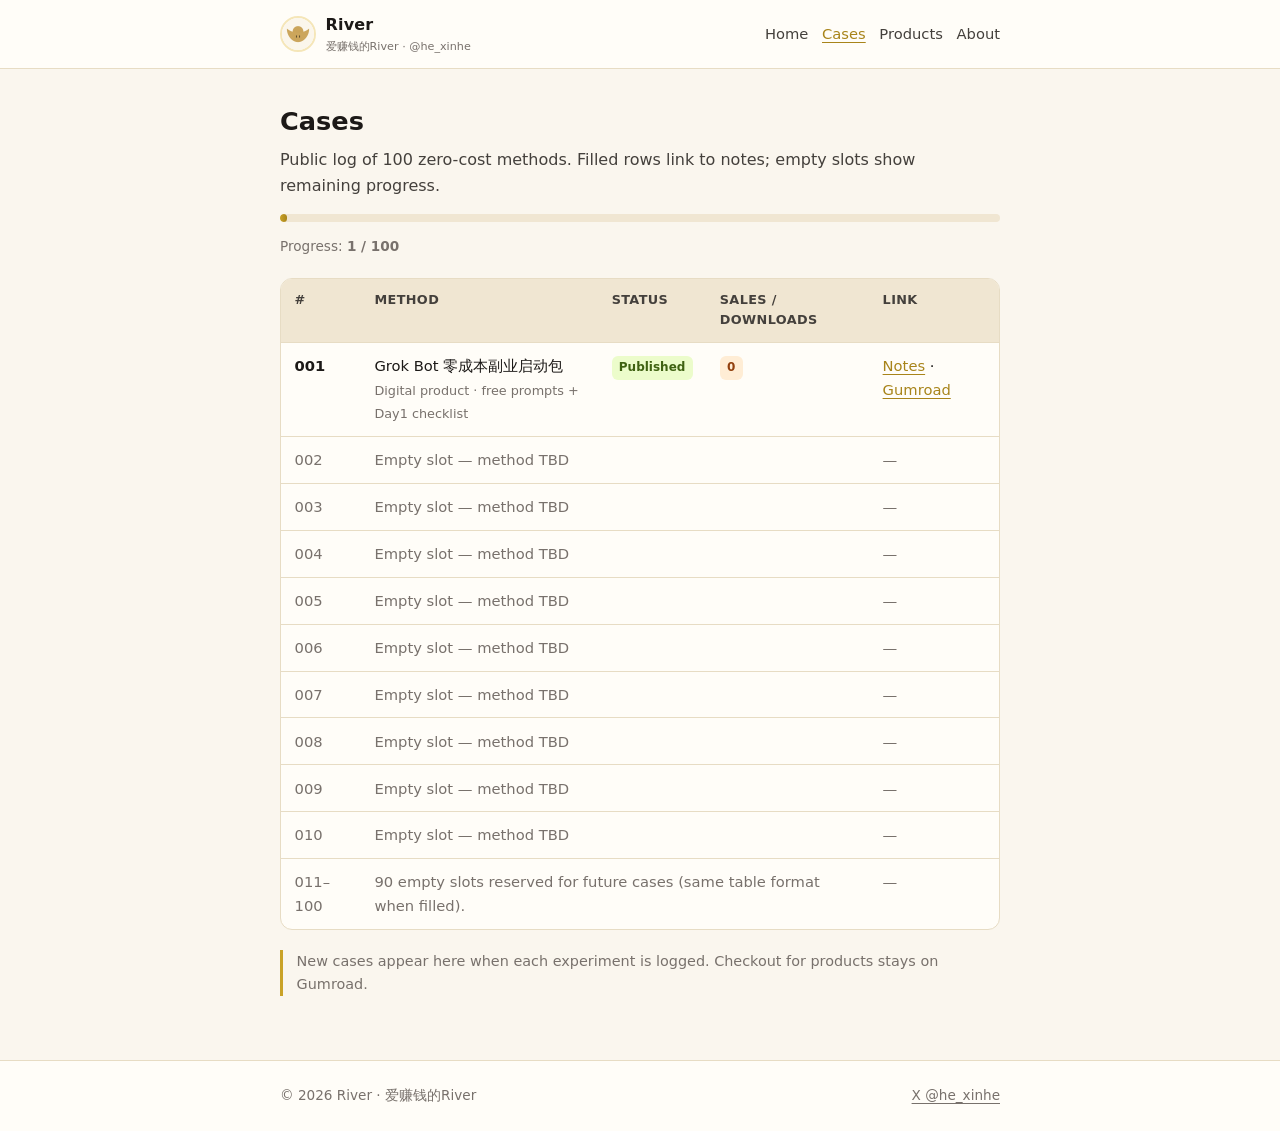
==== cases/index.html @ 7af86177 "Initial: River 100 zero-cost case archive site" ====
<!DOCTYPE html>
<html lang="en">
<head>
  <meta charset="utf-8" />
  <meta name="viewport" content="width=device-width, initial-scale=1" />
  <title>Cases · River 100 Zero-Cost Archive</title>
  <meta name="description" content="Case list for River’s 100 zero-cost Grok Bot methods. Progress 1/100." />
  <link rel="icon" href="../assets/yuanbao.jpg" type="image/jpeg" />
  <link rel="stylesheet" href="../css/style.css" />
</head>
<body>
  <header class="site-header">
    <div class="inner">
      <a class="brand" href="../index.html">
        <img src="../assets/yuanbao.jpg" width="36" height="36" alt="" />
        <span>River<span class="sub">爱赚钱的River · @he_xinhe</span></span>
      </a>
      <nav>
        <a href="../index.html">Home</a>
        <a href="index.html" aria-current="page">Cases</a>
        <a href="../products.html">Products</a>
        <a href="../about.html">About</a>
      </nav>
    </div>
  </header>

  <main>
    <div class="wrap" style="padding-top:2rem">
      <h1 style="margin:0 0 0.35rem;font-size:1.6rem">Cases</h1>
      <p class="lead">Public log of 100 zero-cost methods. Filled rows link to notes; empty slots show remaining progress.</p>
      <div class="progress-bar" aria-hidden="true"><span style="width:1%"></span></div>
      <p class="progress-label" style="margin-bottom:1.25rem">Progress: <strong>1 / 100</strong></p>

      <div class="table-wrap">
        <table>
          <thead>
            <tr>
              <th>#</th>
              <th>Method</th>
              <th>Status</th>
              <th>Sales / downloads</th>
              <th>Link</th>
            </tr>
          </thead>
          <tbody>
            <tr>
              <td><strong>001</strong></td>
              <td>
                Grok Bot 零成本副业启动包<br />
                <span style="font-size:0.8rem;color:var(--muted)">Digital product · free prompts + Day1 checklist</span>
              </td>
              <td><span class="status status-live">Published</span></td>
              <td><span class="status status-zero">0</span></td>
              <td><a href="001.html">Notes</a> · <a href="https://inhermind.gumroad.com/l/vnkedg" rel="noopener">Gumroad</a></td>
            </tr>
            <!-- Placeholders 002–010 shown; remaining summarized -->
            <tr class="placeholder"><td>002</td><td colspan="3">Empty slot — method TBD</td><td>—</td></tr>
            <tr class="placeholder"><td>003</td><td colspan="3">Empty slot — method TBD</td><td>—</td></tr>
            <tr class="placeholder"><td>004</td><td colspan="3">Empty slot — method TBD</td><td>—</td></tr>
            <tr class="placeholder"><td>005</td><td colspan="3">Empty slot — method TBD</td><td>—</td></tr>
            <tr class="placeholder"><td>006</td><td colspan="3">Empty slot — method TBD</td><td>—</td></tr>
            <tr class="placeholder"><td>007</td><td colspan="3">Empty slot — method TBD</td><td>—</td></tr>
            <tr class="placeholder"><td>008</td><td colspan="3">Empty slot — method TBD</td><td>—</td></tr>
            <tr class="placeholder"><td>009</td><td colspan="3">Empty slot — method TBD</td><td>—</td></tr>
            <tr class="placeholder"><td>010</td><td colspan="3">Empty slot — method TBD</td><td>—</td></tr>
            <tr class="placeholder">
              <td>011–100</td>
              <td colspan="3">90 empty slots reserved for future cases (same table format when filled).</td>
              <td>—</td>
            </tr>
          </tbody>
        </table>
      </div>

      <p class="note" style="margin-top:1.25rem">
        New cases appear here when each experiment is logged. Checkout for products stays on Gumroad.
      </p>
    </div>
  </main>

  <footer class="site-footer">
    <div class="inner">
      <span>© 2026 River · 爱赚钱的River</span>
      <span><a href="https://x.com/he_xinhe" rel="noopener">X @he_xinhe</a></span>
    </div>
  </footer>
</body>
</html>
---- css/style.css ----
/* River Cases — cream / gold, zero-cost static */
:root {
  --cream: #faf6ee;
  --cream-dark: #f0e6d2;
  --ink: #1c1917;
  --ink-soft: #44403c;
  --muted: #78716c;
  --gold: #c9a227;
  --gold-deep: #a8841a;
  --gold-soft: #f5e6b8;
  --border: #e7dcc4;
  --white: #fffdf8;
  --ok: #3f6212;
  --warn: #92400e;
  --radius: 12px;
  --max: 720px;
  --font: "Segoe UI", system-ui, -apple-system, "PingFang SC", "Noto Sans SC",
    "Helvetica Neue", sans-serif;
}

*,
*::before,
*::after {
  box-sizing: border-box;
}

html {
  scroll-behavior: smooth;
}

body {
  margin: 0;
  font-family: var(--font);
  background: var(--cream);
  color: var(--ink);
  line-height: 1.6;
  min-height: 100vh;
  display: flex;
  flex-direction: column;
}

a {
  color: var(--gold-deep);
  text-decoration-thickness: 1px;
  text-underline-offset: 3px;
}

a:hover {
  color: var(--ink);
}

img {
  max-width: 100%;
  height: auto;
}

.wrap {
  width: min(100% - 2rem, var(--max));
  margin-inline: auto;
}

/* Header */
.site-header {
  border-bottom: 1px solid var(--border);
  background: var(--white);
  position: sticky;
  top: 0;
  z-index: 10;
}

.site-header .inner {
  width: min(100% - 2rem, var(--max));
  margin-inline: auto;
  display: flex;
  align-items: center;
  justify-content: space-between;
  gap: 1rem;
  padding: 0.75rem 0;
  flex-wrap: wrap;
}

.brand {
  display: flex;
  align-items: center;
  gap: 0.6rem;
  color: var(--ink);
  text-decoration: none;
  font-weight: 700;
  letter-spacing: 0.01em;
}

.brand img {
  width: 36px;
  height: 36px;
  border-radius: 50%;
  border: 2px solid var(--gold-soft);
  object-fit: cover;
}

.brand span.sub {
  display: block;
  font-size: 0.7rem;
  font-weight: 500;
  color: var(--muted);
  letter-spacing: 0;
}

nav {
  display: flex;
  gap: 0.85rem;
  flex-wrap: wrap;
  font-size: 0.92rem;
}

nav a {
  color: var(--ink-soft);
  text-decoration: none;
  padding: 0.25rem 0;
}

nav a:hover,
nav a[aria-current="page"] {
  color: var(--gold-deep);
  text-decoration: underline;
}

/* Hero */
.hero {
  padding: 2.5rem 0 2rem;
}

.hero-card {
  background: var(--white);
  border: 1px solid var(--border);
  border-radius: calc(var(--radius) + 4px);
  padding: 1.75rem 1.5rem;
  box-shadow: 0 8px 24px rgba(168, 132, 26, 0.06);
}

.badge {
  display: inline-block;
  font-size: 0.75rem;
  font-weight: 600;
  letter-spacing: 0.04em;
  text-transform: uppercase;
  color: var(--gold-deep);
  background: var(--gold-soft);
  padding: 0.2rem 0.55rem;
  border-radius: 999px;
  margin-bottom: 0.75rem;
}

.hero h1 {
  margin: 0 0 0.5rem;
  font-size: clamp(1.6rem, 5vw, 2.1rem);
  line-height: 1.25;
}

.hero .tagline {
  color: var(--ink-soft);
  margin: 0 0 1.25rem;
  font-size: 1.05rem;
}

.hero .meta {
  display: flex;
  flex-wrap: wrap;
  gap: 0.75rem 1.25rem;
  font-size: 0.9rem;
  color: var(--muted);
  margin-bottom: 1.5rem;
}

.hero .meta strong {
  color: var(--ink);
  font-weight: 600;
}

.cta-row {
  display: flex;
  flex-wrap: wrap;
  gap: 0.75rem;
}

.btn {
  display: inline-flex;
  align-items: center;
  justify-content: center;
  gap: 0.4rem;
  padding: 0.65rem 1.15rem;
  border-radius: 999px;
  font-weight: 600;
  font-size: 0.95rem;
  text-decoration: none;
  border: 1.5px solid transparent;
  transition: background 0.15s, color 0.15s, border-color 0.15s;
}

.btn-primary {
  background: var(--gold);
  color: #1a1508;
  border-color: var(--gold-deep);
}

.btn-primary:hover {
  background: var(--gold-deep);
  color: #fff;
}

.btn-ghost {
  background: transparent;
  color: var(--ink);
  border-color: var(--border);
}

.btn-ghost:hover {
  border-color: var(--gold);
  color: var(--gold-deep);
}

/* Sections */
main {
  flex: 1;
  padding-bottom: 3rem;
}

section {
  margin-top: 2rem;
}

h2 {
  font-size: 1.25rem;
  margin: 0 0 0.75rem;
  letter-spacing: -0.01em;
}

h3 {
  font-size: 1.05rem;
  margin: 1.25rem 0 0.5rem;
}

.lead {
  color: var(--ink-soft);
  margin: 0 0 1rem;
}

.card {
  background: var(--white);
  border: 1px solid var(--border);
  border-radius: var(--radius);
  padding: 1.25rem;
}

.card + .card {
  margin-top: 0.75rem;
}

.note {
  font-size: 0.9rem;
  color: var(--muted);
  border-left: 3px solid var(--gold);
  padding-left: 0.85rem;
  margin: 1rem 0;
}

/* Tables */
.table-wrap {
  overflow-x: auto;
  border: 1px solid var(--border);
  border-radius: var(--radius);
  background: var(--white);
}

table {
  width: 100%;
  border-collapse: collapse;
  font-size: 0.92rem;
  min-width: 480px;
}

th,
td {
  padding: 0.7rem 0.85rem;
  text-align: left;
  border-bottom: 1px solid var(--border);
  vertical-align: top;
}

th {
  background: var(--cream-dark);
  font-weight: 600;
  font-size: 0.8rem;
  text-transform: uppercase;
  letter-spacing: 0.03em;
  color: var(--ink-soft);
}

tr:last-child td {
  border-bottom: none;
}

tr.placeholder td {
  color: var(--muted);
}

.status {
  display: inline-block;
  font-size: 0.75rem;
  font-weight: 600;
  padding: 0.15rem 0.45rem;
  border-radius: 6px;
}

.status-live {
  background: #ecfccb;
  color: var(--ok);
}

.status-soon {
  background: var(--cream-dark);
  color: var(--muted);
}

.status-zero {
  background: #ffedd5;
  color: var(--warn);
}

/* Progress */
.progress-bar {
  height: 8px;
  background: var(--cream-dark);
  border-radius: 999px;
  overflow: hidden;
  margin: 0.5rem 0 0.25rem;
}

.progress-bar > span {
  display: block;
  height: 100%;
  background: linear-gradient(90deg, var(--gold), var(--gold-deep));
  border-radius: 999px;
}

.progress-label {
  font-size: 0.85rem;
  color: var(--muted);
}

/* Metrics grid */
.metrics {
  display: grid;
  grid-template-columns: repeat(auto-fit, minmax(120px, 1fr));
  gap: 0.75rem;
  margin: 1rem 0;
}

.metric {
  background: var(--cream);
  border: 1px solid var(--border);
  border-radius: 10px;
  padding: 0.85rem;
  text-align: center;
}

.metric .val {
  font-size: 1.4rem;
  font-weight: 700;
  color: var(--ink);
}

.metric .lbl {
  font-size: 0.75rem;
  color: var(--muted);
  margin-top: 0.15rem;
}

/* Footer */
.site-footer {
  border-top: 1px solid var(--border);
  background: var(--white);
  padding: 1.5rem 0;
  font-size: 0.85rem;
  color: var(--muted);
}

.site-footer .inner {
  width: min(100% - 2rem, var(--max));
  margin-inline: auto;
  display: flex;
  flex-wrap: wrap;
  gap: 0.5rem 1.5rem;
  justify-content: space-between;
  align-items: center;
}

.site-footer a {
  color: var(--muted);
}

.bilingual {
  display: grid;
  gap: 0.35rem;
}

.bilingual .zh {
  color: var(--ink-soft);
  font-size: 0.95rem;
}

.bilingual .en {
  color: var(--muted);
  font-size: 0.85rem;
}

ul.clean {
  padding-left: 1.15rem;
  margin: 0.5rem 0 1rem;
}

ul.clean li {
  margin-bottom: 0.35rem;
}

@media (max-width: 520px) {
  .hero-card {
    padding: 1.35rem 1.1rem;
  }
  nav {
    width: 100%;
    justify-content: flex-start;
  }
}
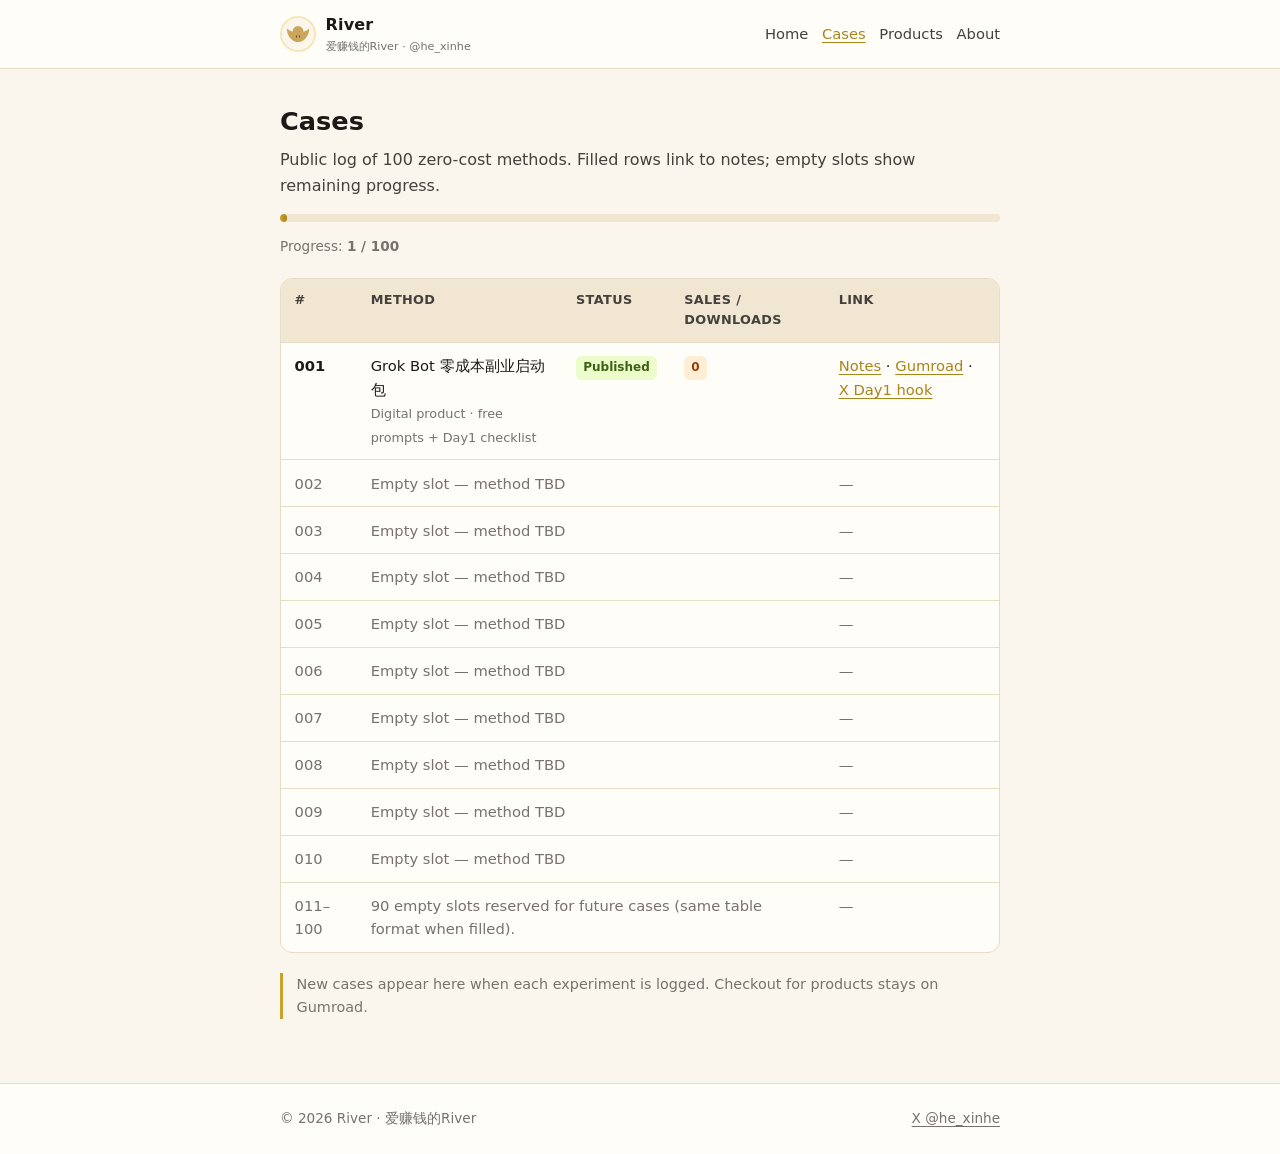
==== commit 7e7de326: "Record Case 001 Day1 hook post on the archive The case page and case list now link the manual 2026-1" ====
--- a/cases/index.html
+++ b/cases/index.html
@@ -51,7 +51,7 @@
               </td>
               <td><span class="status status-live">Published</span></td>
               <td><span class="status status-zero">0</span></td>
-              <td><a href="001.html">Notes</a> · <a href="https://inhermind.gumroad.com/l/vnkedg" rel="noopener">Gumroad</a></td>
+              <td><a href="001.html">Notes</a> · <a href="https://inhermind.gumroad.com/l/vnkedg" rel="noopener">Gumroad</a> · <a href="https://x.com/he_xinhe/status/2117881745593024805" rel="noopener">X Day1 hook</a></td>
             </tr>
             <!-- Placeholders 002–010 shown; remaining summarized -->
             <tr class="placeholder"><td>002</td><td colspan="3">Empty slot — method TBD</td><td>—</td></tr>
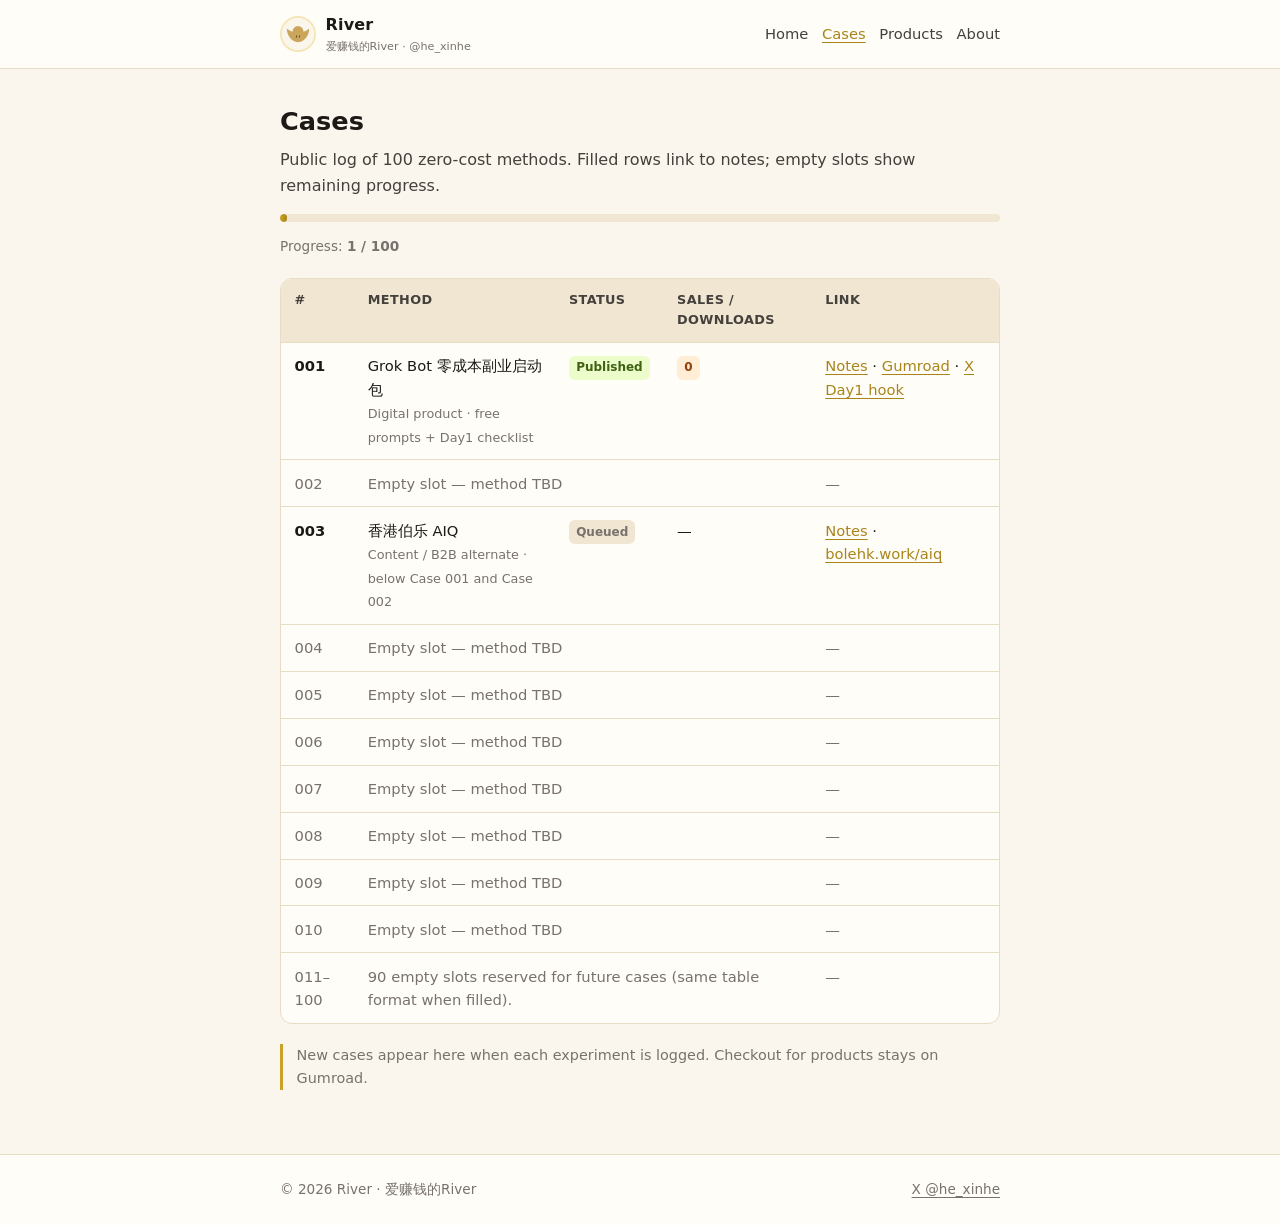
==== commit 697cb064: "Register Case 003 AIQ as a queued lite entry Add a notes page for 香港伯乐 AIQ without sales or lead num" ====
--- a/cases/index.html
+++ b/cases/index.html
@@ -53,9 +53,18 @@
               <td><span class="status status-zero">0</span></td>
               <td><a href="001.html">Notes</a> · <a href="https://inhermind.gumroad.com/l/vnkedg" rel="noopener">Gumroad</a> · <a href="https://x.com/he_xinhe/status/2117881745593024805" rel="noopener">X Day1 hook</a></td>
             </tr>
-            <!-- Placeholders 002–010 shown; remaining summarized -->
+            <!-- 002 stays empty; 003 is queued; 004–010 placeholders -->
             <tr class="placeholder"><td>002</td><td colspan="3">Empty slot — method TBD</td><td>—</td></tr>
-            <tr class="placeholder"><td>003</td><td colspan="3">Empty slot — method TBD</td><td>—</td></tr>
+            <tr>
+              <td><strong>003</strong></td>
+              <td>
+                香港伯乐 AIQ<br />
+                <span style="font-size:0.8rem;color:var(--muted)">Content / B2B alternate · below Case 001 and Case 002</span>
+              </td>
+              <td><span class="status status-soon">Queued</span></td>
+              <td>—</td>
+              <td><a href="003.html">Notes</a> · <a href="https://bolehk.work/aiq" rel="noopener">bolehk.work/aiq</a></td>
+            </tr>
             <tr class="placeholder"><td>004</td><td colspan="3">Empty slot — method TBD</td><td>—</td></tr>
             <tr class="placeholder"><td>005</td><td colspan="3">Empty slot — method TBD</td><td>—</td></tr>
             <tr class="placeholder"><td>006</td><td colspan="3">Empty slot — method TBD</td><td>—</td></tr>
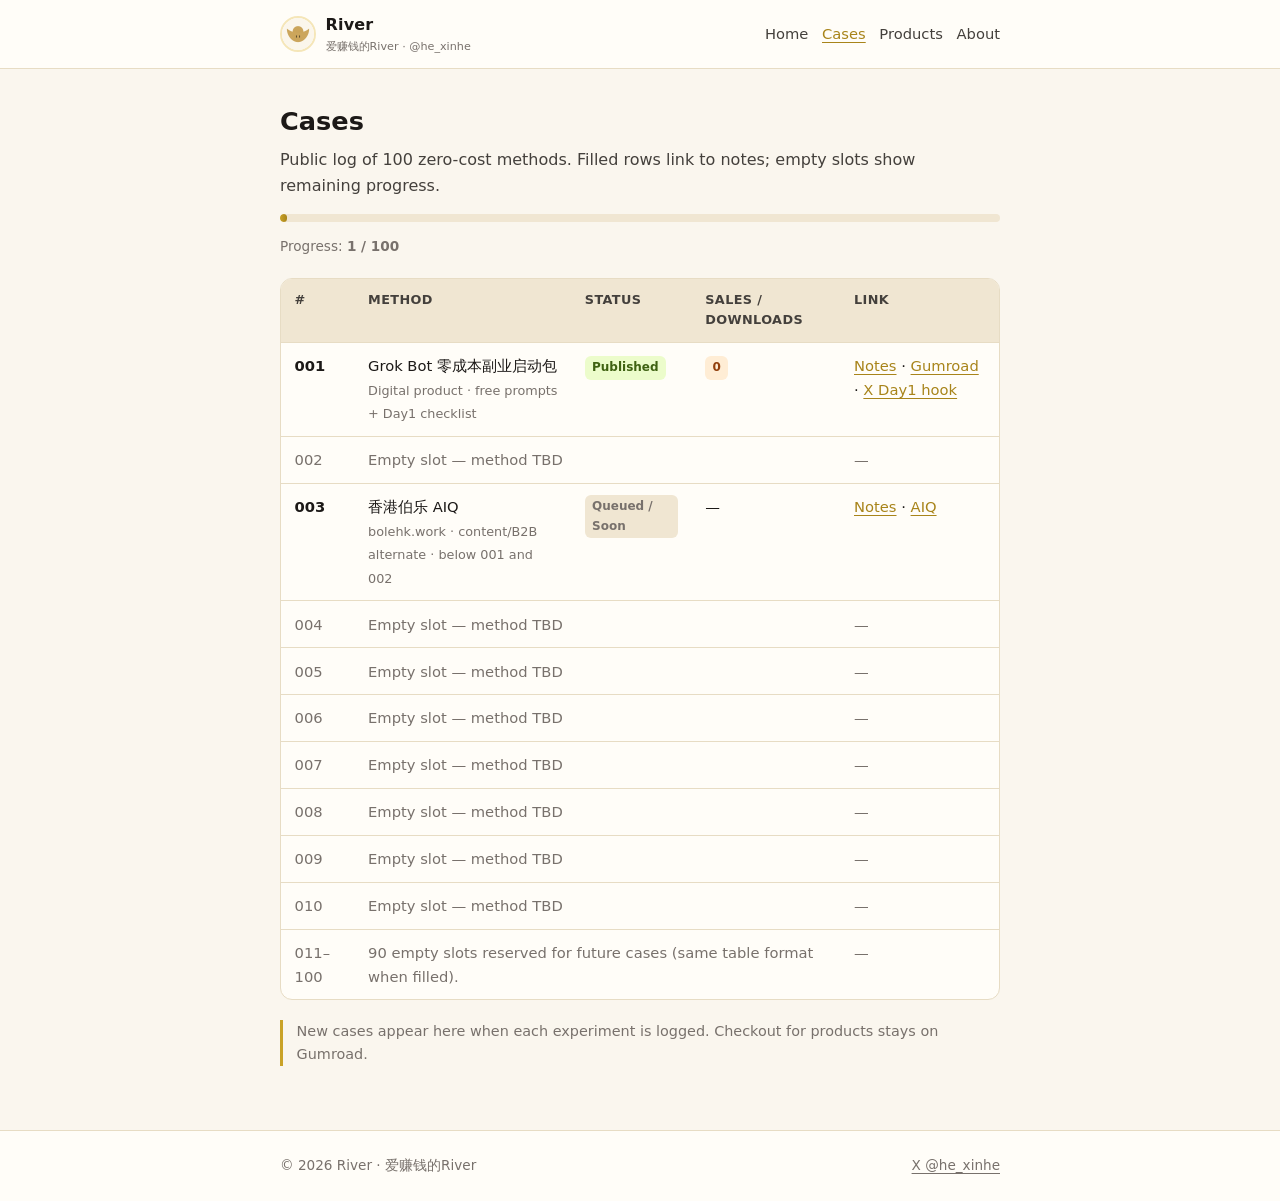
==== commit 75289c4e: "Queue Case 003 lite entry for 香港伯乐 AIQ Register bolehk.work/aiq below Case 001 and Case 002. Status " ====
--- a/cases/index.html
+++ b/cases/index.html
@@ -53,17 +53,17 @@
               <td><span class="status status-zero">0</span></td>
               <td><a href="001.html">Notes</a> · <a href="https://inhermind.gumroad.com/l/vnkedg" rel="noopener">Gumroad</a> · <a href="https://x.com/he_xinhe/status/2117881745593024805" rel="noopener">X Day1 hook</a></td>
             </tr>
-            <!-- 002 stays empty; 003 is queued; 004–010 placeholders -->
+            <!-- 002 stays empty/TBD. 003 is a queued lite entry, not a published case. -->
             <tr class="placeholder"><td>002</td><td colspan="3">Empty slot — method TBD</td><td>—</td></tr>
             <tr>
               <td><strong>003</strong></td>
               <td>
                 香港伯乐 AIQ<br />
-                <span style="font-size:0.8rem;color:var(--muted)">Content / B2B alternate · below Case 001 and Case 002</span>
+                <span style="font-size:0.8rem;color:var(--muted)">bolehk.work · content/B2B alternate · below 001 and 002</span>
               </td>
-              <td><span class="status status-soon">Queued</span></td>
+              <td><span class="status status-soon">Queued / Soon</span></td>
               <td>—</td>
-              <td><a href="003.html">Notes</a> · <a href="https://bolehk.work/aiq" rel="noopener">bolehk.work/aiq</a></td>
+              <td><a href="003.html">Notes</a> · <a href="https://bolehk.work/aiq" rel="noopener">AIQ</a></td>
             </tr>
             <tr class="placeholder"><td>004</td><td colspan="3">Empty slot — method TBD</td><td>—</td></tr>
             <tr class="placeholder"><td>005</td><td colspan="3">Empty slot — method TBD</td><td>—</td></tr>
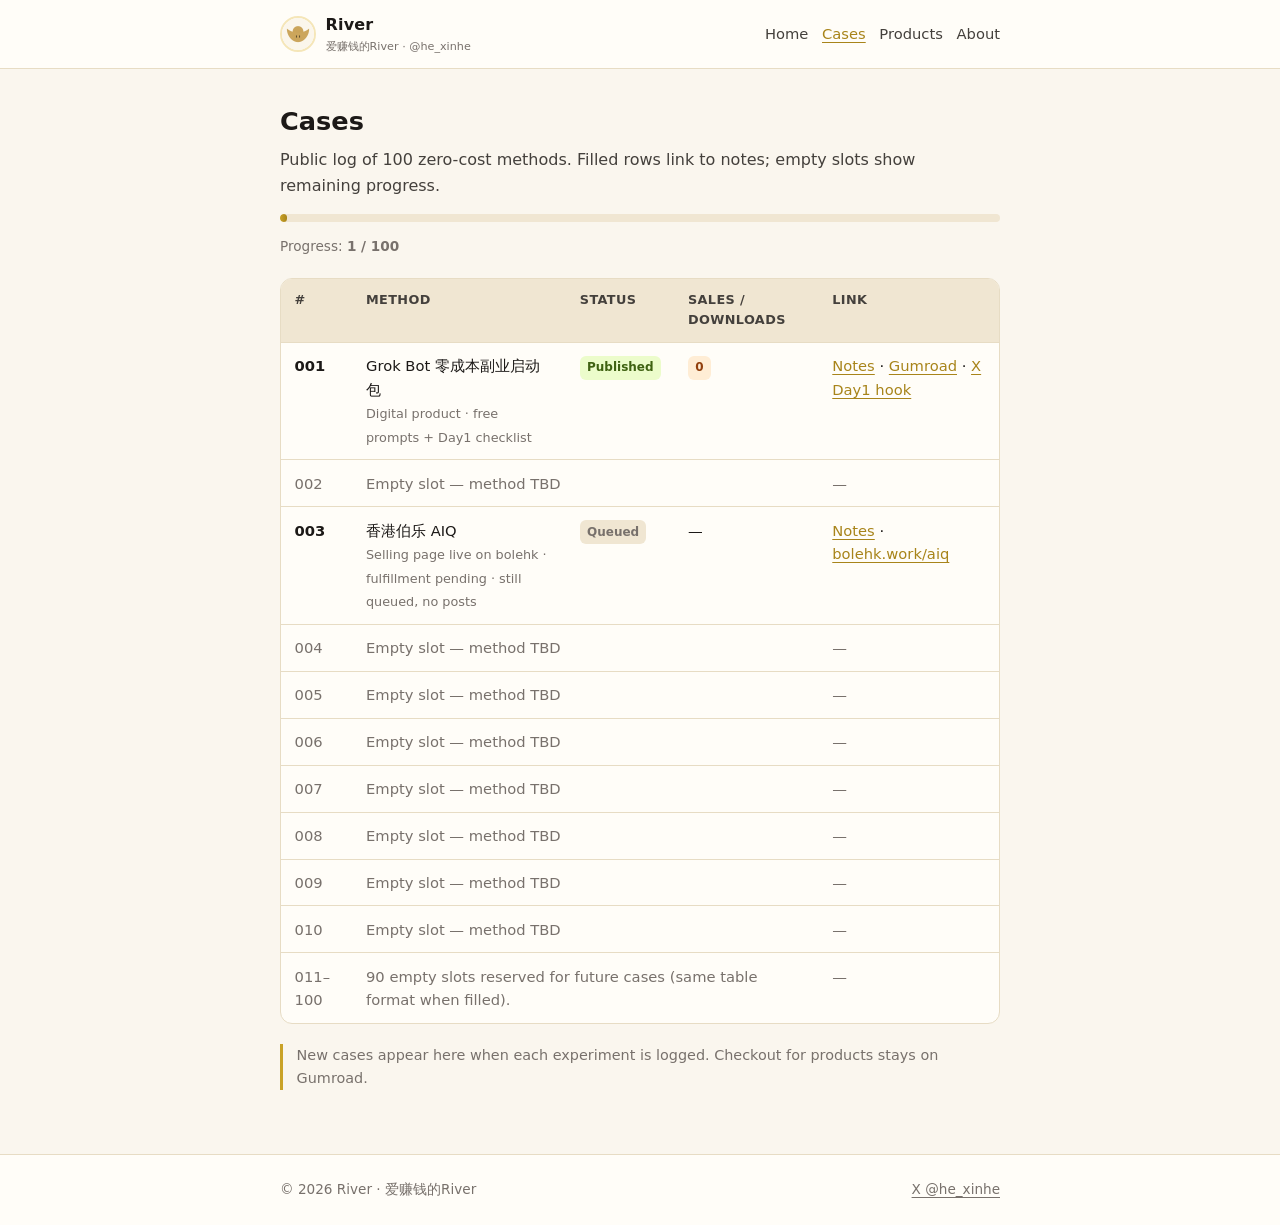
==== commit d6698a2c: "Note Case 003 selling page is live while the archive stays queued Record that bolehk can take Stripe" ====
--- a/cases/index.html
+++ b/cases/index.html
@@ -53,17 +53,17 @@
               <td><span class="status status-zero">0</span></td>
               <td><a href="001.html">Notes</a> · <a href="https://inhermind.gumroad.com/l/vnkedg" rel="noopener">Gumroad</a> · <a href="https://x.com/he_xinhe/status/2117881745593024805" rel="noopener">X Day1 hook</a></td>
             </tr>
-            <!-- 002 stays empty/TBD. 003 is a queued lite entry, not a published case. -->
+            <!-- 002 stays empty; 003 is queued; 004–010 placeholders -->
             <tr class="placeholder"><td>002</td><td colspan="3">Empty slot — method TBD</td><td>—</td></tr>
             <tr>
               <td><strong>003</strong></td>
               <td>
                 香港伯乐 AIQ<br />
-                <span style="font-size:0.8rem;color:var(--muted)">bolehk.work · content/B2B alternate · below 001 and 002</span>
+                <span style="font-size:0.8rem;color:var(--muted)">Selling page live on bolehk · fulfillment pending · still queued, no posts</span>
               </td>
-              <td><span class="status status-soon">Queued / Soon</span></td>
+              <td><span class="status status-soon">Queued</span></td>
               <td>—</td>
-              <td><a href="003.html">Notes</a> · <a href="https://bolehk.work/aiq" rel="noopener">AIQ</a></td>
+              <td><a href="003.html">Notes</a> · <a href="https://bolehk.work/aiq" rel="noopener">bolehk.work/aiq</a></td>
             </tr>
             <tr class="placeholder"><td>004</td><td colspan="3">Empty slot — method TBD</td><td>—</td></tr>
             <tr class="placeholder"><td>005</td><td colspan="3">Empty slot — method TBD</td><td>—</td></tr>
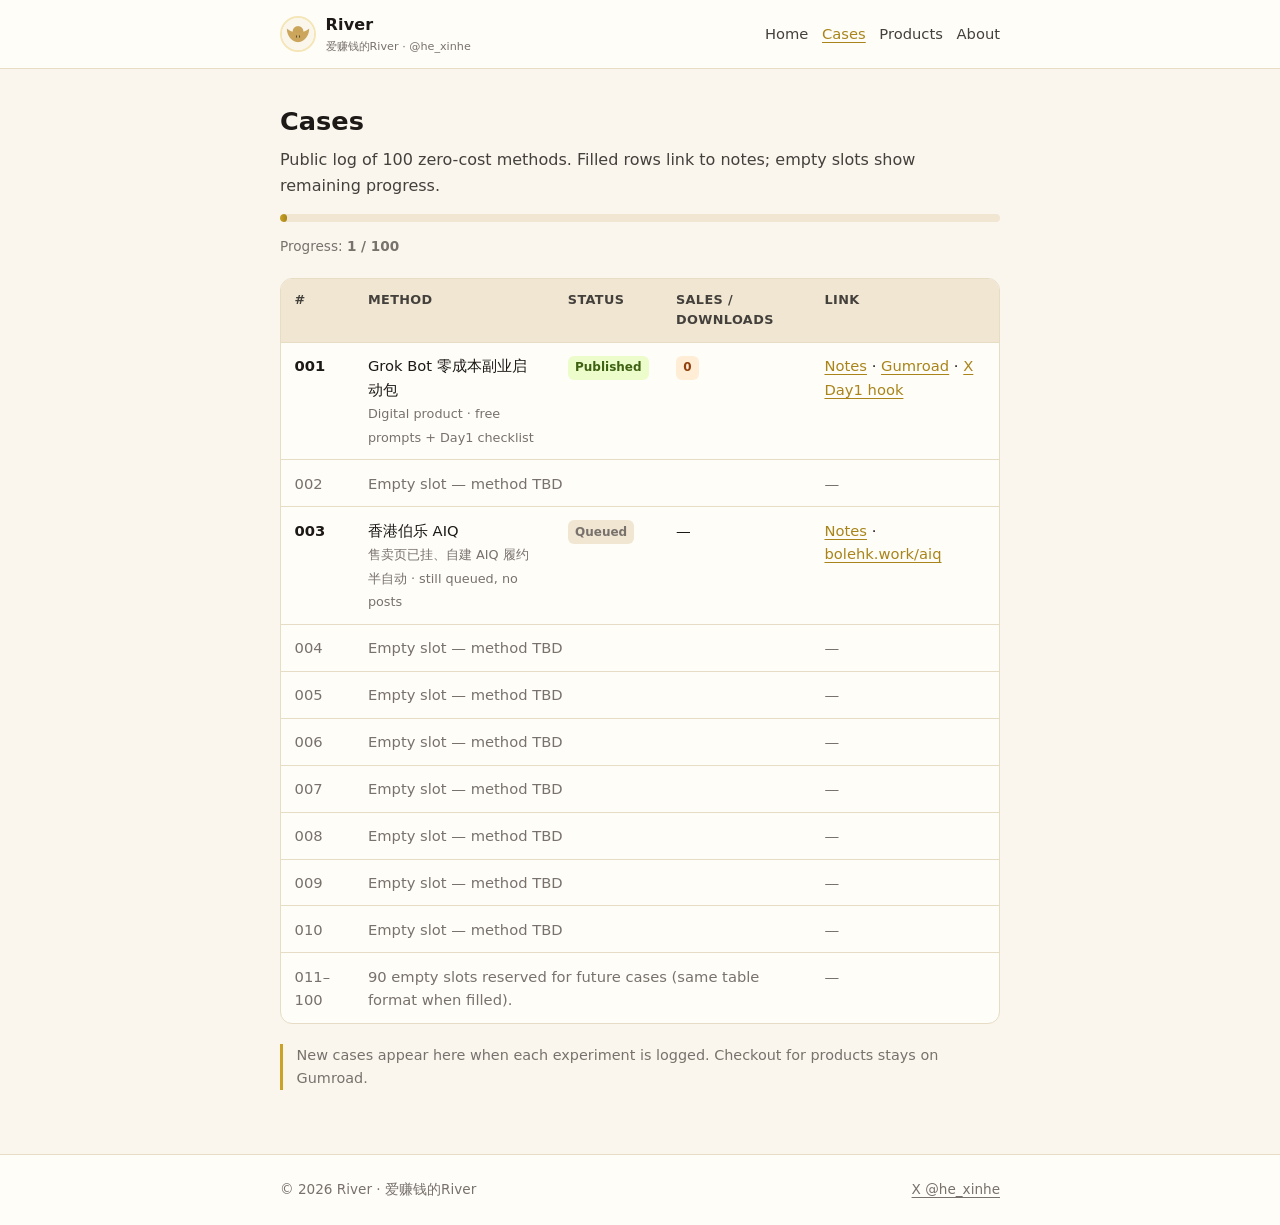
==== commit 1a27db0b: "Correct Case 003 fulfillment to self-hosted AIQ Replace the 秒哒 invite-link note with self-hosted AIQ" ====
--- a/cases/index.html
+++ b/cases/index.html
@@ -59,7 +59,7 @@
               <td><strong>003</strong></td>
               <td>
                 香港伯乐 AIQ<br />
-                <span style="font-size:0.8rem;color:var(--muted)">Selling page live on bolehk · fulfillment pending · still queued, no posts</span>
+                <span style="font-size:0.8rem;color:var(--muted)">售卖页已挂、自建 AIQ 履约半自动 · still queued, no posts</span>
               </td>
               <td><span class="status status-soon">Queued</span></td>
               <td>—</td>
